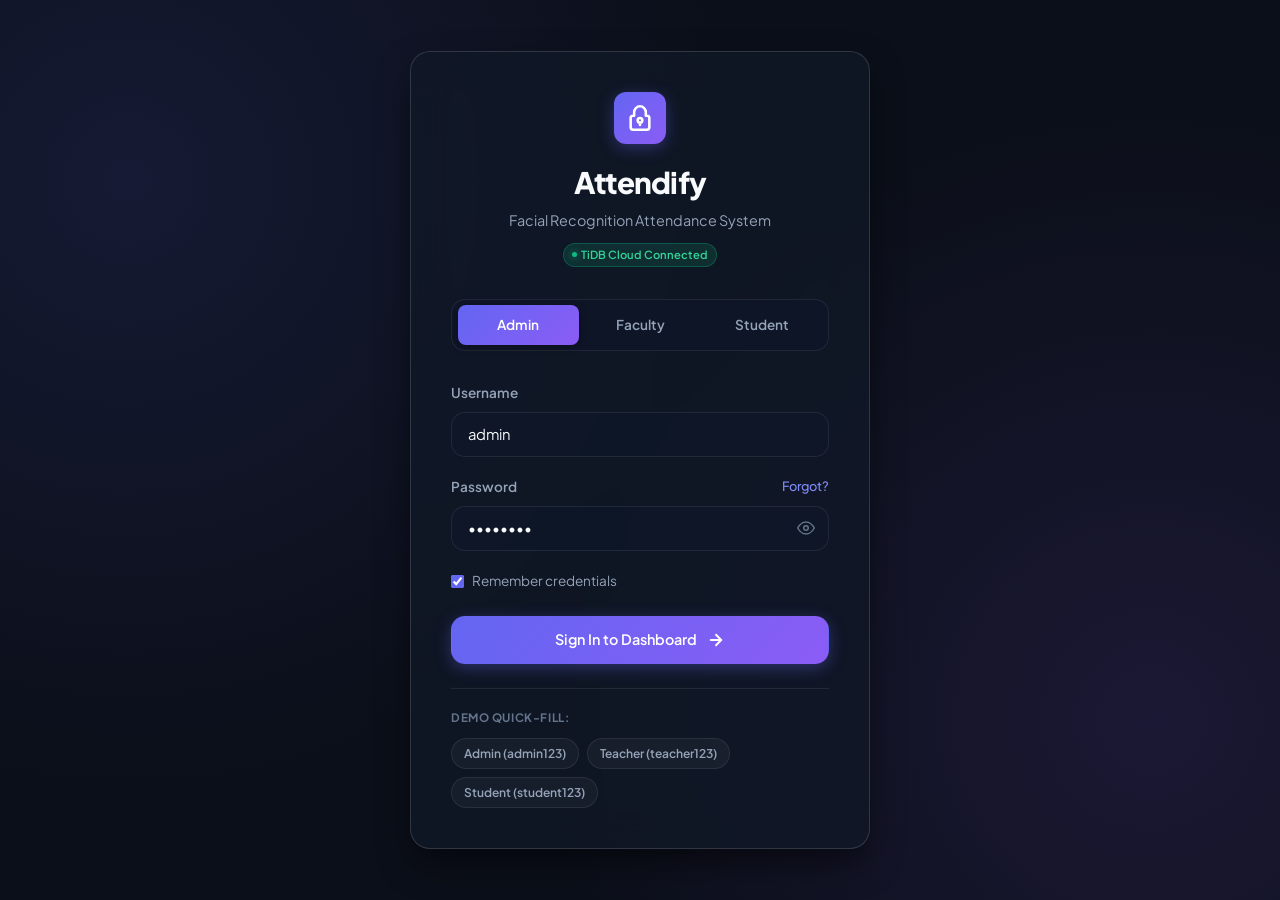
==== frontend/index.html @ 836983d5 "feat: complete modern SaaS redesign, TiDB Cloud migration, and facial biometrics pipeline" ====
<!DOCTYPE html>
<html lang="en">
<head>
    <meta charset="UTF-8">
    <meta name="viewport" content="width=device-width, initial-scale=1.0">
    <title>Attendify - Smart Facial Recognition Attendance System</title>
    <link rel="stylesheet" href="assets/css/main.css">
    <link rel="preconnect" href="https://fonts.googleapis.com">
    <link rel="preconnect" href="https://fonts.gstatic.com" crossorigin>
</head>
<body>
    <div class="auth-wrapper">
        <div class="auth-card">
            <!-- Brand Header -->
            <div style="text-align: center; margin-bottom: 2rem;">
                <div class="brand-logo-icon" style="margin: 0 auto 1rem; width: 52px; height: 52px; font-size: 1.5rem;">
                    <svg width="28" height="28" viewBox="0 0 24 24" fill="none" stroke="currentColor" stroke-width="2.2" stroke-linecap="round" stroke-linejoin="round">
                        <path d="M12 2a5 5 0 0 0-5 5v3H6a2 2 0 0 0-2 2v8a2 2 0 0 0 2 2h12a2 2 0 0 0 2-2v-8a2 2 0 0 0-2-2h-1V7a5 5 0 0 0-5-5z"></path>
                        <circle cx="12" cy="14" r="2"></circle>
                        <path d="M12 16v2"></path>
                    </svg>
                </div>
                <h1 style="font-size: 1.85rem; font-weight: 800; margin-bottom: 0.35rem;">Attendify</h1>
                <p style="font-size: 0.9rem; color: var(--text-secondary);">Facial Recognition Attendance System</p>
                <div style="margin-top: 0.5rem;">
                    <span class="brand-badge">TiDB Cloud Connected</span>
                </div>
            </div>

            <!-- Role Selector Tabs -->
            <div class="role-tabs" id="roleTabs">
                <div class="role-tab active" data-role="admin">Admin</div>
                <div class="role-tab" data-role="teacher">Faculty</div>
                <div class="role-tab" data-role="student">Student</div>
            </div>

            <!-- Login Form -->
            <form id="loginForm">
                <div class="input-group">
                    <label for="username">Username</label>
                    <input type="text" id="username" placeholder="Enter your username" required autocomplete="username" value="admin">
                </div>

                <div class="input-group">
                    <label for="password" style="display: flex; justify-content: space-between;">
                        <span>Password</span>
                        <a href="#" id="forgotPwLink" style="font-size: 0.8rem; font-weight: 500;">Forgot?</a>
                    </label>
                    <div style="position: relative;">
                        <input type="password" id="password" placeholder="Enter your password" required autocomplete="current-password" value="admin123" style="padding-right: 2.75rem;">
                        <button type="button" id="togglePassword" style="position: absolute; right: 0.85rem; top: 50%; transform: translateY(-50%); background: none; border: none; color: var(--text-muted); cursor: pointer; display: flex; align-items: center;">
                            <svg id="eyeIcon" width="18" height="18" viewBox="0 0 24 24" fill="none" stroke="currentColor" stroke-width="2">
                                <path d="M1 12s4-8 11-8 11 8 11 8-4 8-11 8-11-8-11-8z"></path>
                                <circle cx="12" cy="12" r="3"></circle>
                            </svg>
                        </button>
                    </div>
                </div>

                <div style="margin-bottom: 1.5rem; display: flex; align-items: center; justify-content: space-between;">
                    <label style="display: flex; align-items: center; gap: 0.5rem; cursor: pointer; font-size: 0.85rem; color: var(--text-secondary); user-select: none;">
                        <input type="checkbox" id="rememberMe" checked style="width: auto; accent-color: var(--primary);"> Remember credentials
                    </label>
                </div>

                <button type="submit" class="btn btn-primary" id="submitBtn" style="width: 100%; padding: 0.875rem;">
                    <span id="btnText">Sign In to Dashboard</span>
                    <svg width="18" height="18" viewBox="0 0 24 24" fill="none" stroke="currentColor" stroke-width="2.5" stroke-linecap="round" stroke-linejoin="round">
                        <line x1="5" y1="12" x2="19" y2="12"></line>
                        <polyline points="12 5 19 12 12 19"></polyline>
                    </svg>
                </button>
            </form>

            <!-- Quick Demo Credentials Fill -->
            <div class="demo-badge-group">
                <span style="width: 100%; font-size: 0.725rem; font-weight: 700; text-transform: uppercase; letter-spacing: 0.05em; color: var(--text-muted); margin-bottom: 0.25rem;">
                    Demo Quick-Fill:
                </span>
                <span class="demo-chip" onclick="fillDemo('admin', 'admin123', 'admin')">Admin (admin123)</span>
                <span class="demo-chip" onclick="fillDemo('prof_smith', 'teacher123', 'teacher')">Teacher (teacher123)</span>
                <span class="demo-chip" onclick="fillDemo('alex_j', 'student123', 'student')">Student (student123)</span>
            </div>
        </div>
    </div>

    <!-- Forgot Password Modal -->
    <div class="modal" id="forgotModal">
        <div class="modal-content">
            <div class="modal-header">
                <h3>Reset Password</h3>
                <button class="modal-close-btn" onclick="closeForgotModal()">&times;</button>
            </div>
            <p style="font-size: 0.9rem; color: var(--text-secondary); margin-bottom: 1.25rem;">
                Enter your registered username or email to receive password reset instructions.
            </p>
            <div class="input-group">
                <label>Username / Email</label>
                <input type="text" id="resetEmail" placeholder="e.g. admin@attendify.com">
            </div>
            <div style="display: flex; gap: 0.75rem; justify-content: flex-end; margin-top: 1.5rem;">
                <button class="btn btn-secondary" onclick="closeForgotModal()">Cancel</button>
                <button class="btn btn-primary" onclick="sendResetRequest()">Send Reset Link</button>
            </div>
        </div>
    </div>

    <script src="assets/js/config.js"></script>
    <script src="assets/js/api.js"></script>
    <script>
        // Password visibility toggle
        const passwordInput = document.getElementById('password');
        const toggleBtn = document.getElementById('togglePassword');
        toggleBtn.addEventListener('click', () => {
            const isPw = passwordInput.type === 'password';
            passwordInput.type = isPw ? 'text' : 'password';
            toggleBtn.style.color = isPw ? 'var(--primary)' : 'var(--text-muted)';
        });

        // Role Tabs
        const tabs = document.querySelectorAll('.role-tab');
        tabs.forEach(tab => {
            tab.addEventListener('click', () => {
                tabs.forEach(t => t.classList.remove('active'));
                tab.classList.add('active');
                const role = tab.dataset.role;
                if (role === 'admin') fillDemo('admin', 'admin123', 'admin');
                else if (role === 'teacher') fillDemo('prof_smith', 'teacher123', 'teacher');
                else if (role === 'student') fillDemo('alex_j', 'student123', 'student');
            });
        });

        function fillDemo(user, pw, role) {
            document.getElementById('username').value = user;
            document.getElementById('password').value = pw;
            tabs.forEach(t => {
                if (t.dataset.role === role) t.classList.add('active');
                else t.classList.remove('active');
            });
        }

        // Form Submit
        document.getElementById('loginForm').addEventListener('submit', async (e) => {
            e.preventDefault();
            const username = document.getElementById('username').value.trim();
            const password = document.getElementById('password').value;
            const submitBtn = document.getElementById('submitBtn');
            const btnText = document.getElementById('btnText');

            submitBtn.disabled = true;
            btnText.textContent = 'Authenticating...';

            const res = await apiRequest('/login', 'POST', { username, password });

            submitBtn.disabled = false;
            btnText.textContent = 'Sign In to Dashboard';

            if (res.token) {
                localStorage.setItem('token', res.token);
                localStorage.setItem('role', res.role);
                localStorage.setItem('full_name', res.full_name || username);
                localStorage.setItem('user_id', res.user_id);
                localStorage.setItem('username', res.username || username);
                
                showToast(`Welcome back, ${res.full_name || username}!`, 'success');

                setTimeout(() => {
                    if (res.role === 'admin') {
                        window.location.href = 'admin/dashboard.html';
                    } else if (res.role === 'teacher') {
                        window.location.href = 'teacher/dashboard.html';
                    } else {
                        window.location.href = 'student/dashboard.html';
                    }
                }, 700);
            } else {
                showToast(res.message || 'Login failed. Please check your credentials.', 'error');
            }
        });

        // Forgot Password Modal
        document.getElementById('forgotPwLink').onclick = (e) => {
            e.preventDefault();
            document.getElementById('forgotModal').classList.add('active');
        };

        function closeForgotModal() {
            document.getElementById('forgotModal').classList.remove('active');
        }

        function sendResetRequest() {
            const input = document.getElementById('resetEmail').value;
            if (!input) {
                showToast('Please enter your email or username', 'warning');
                return;
            }
            showToast('Password reset link sent to registered email.', 'info');
            closeForgotModal();
        }
    </script>
</body>
</html>
---- frontend/assets/css/main.css ----
/* ==========================================================================
   ATTENDIFY MODERN SAAS DESIGN SYSTEM
   Professional Dark Slate / Glassmorphic UI with Micro-Interactions
   ========================================================================== */

@import url('https://fonts.googleapis.com/css2?family=Plus+Jakarta+Sans:wght@300;400;500;600;700;800&family=JetBrains+Mono:wght@400;500;600&display=swap');

:root {
    /* Brand Colors */
    --primary: #6366f1;
    --primary-light: #818cf8;
    --primary-dark: #4f46e5;
    --primary-gradient: linear-gradient(135deg, #6366f1 0%, #8b5cf6 100%);
    --primary-glow: rgba(99, 102, 241, 0.35);

    /* Backgrounds & Surfaces */
    --bg-main: #0b0f19;
    --bg-surface: #111827;
    --bg-card: rgba(17, 24, 39, 0.75);
    --bg-card-hover: rgba(31, 41, 55, 0.85);
    --bg-glass: rgba(17, 24, 39, 0.65);
    --bg-sidebar: #0a0e17;
    --bg-input: rgba(15, 23, 42, 0.7);

    /* Text Colors */
    --text-primary: #f8fafc;
    --text-secondary: #94a3b8;
    --text-muted: #64748b;
    --text-inverse: #0f172a;

    /* Semantic Status */
    --success: #10b981;
    --success-bg: rgba(16, 185, 129, 0.12);
    --success-border: rgba(16, 185, 129, 0.25);
    
    --danger: #f43f5e;
    --danger-bg: rgba(244, 63, 94, 0.12);
    --danger-border: rgba(244, 63, 94, 0.25);

    --warning: #f59e0b;
    --warning-bg: rgba(245, 158, 11, 0.12);
    --warning-border: rgba(245, 158, 11, 0.25);

    --info: #0ea5e9;
    --info-bg: rgba(14, 165, 233, 0.12);
    --info-border: rgba(14, 165, 233, 0.25);

    /* Borders & Shadows */
    --border-subtle: rgba(255, 255, 255, 0.08);
    --border-medium: rgba(255, 255, 255, 0.14);
    --border-focus: rgba(99, 102, 241, 0.6);
    --shadow-sm: 0 2px 8px rgba(0, 0, 0, 0.3);
    --shadow-md: 0 8px 24px -4px rgba(0, 0, 0, 0.45);
    --shadow-lg: 0 16px 36px -6px rgba(0, 0, 0, 0.6);
    --shadow-glow: 0 0 24px var(--primary-glow);

    /* Sizing & Transitions */
    --radius-sm: 0.5rem;
    --radius-md: 0.875rem;
    --radius-lg: 1.25rem;
    --radius-full: 9999px;
    --transition-fast: 0.15s cubic-bezier(0.4, 0, 0.2, 1);
    --transition-normal: 0.25s cubic-bezier(0.4, 0, 0.2, 1);
    --transition-smooth: 0.4s cubic-bezier(0.16, 1, 0.3, 1);
}

/* ==========================================================================
   RESET & BASE STYLES
   ========================================================================== */

* {
    margin: 0;
    padding: 0;
    box-sizing: border-box;
    font-family: 'Plus Jakarta Sans', -apple-system, BlinkMacSystemFont, 'Segoe UI', Roboto, sans-serif;
    -webkit-font-smoothing: antialiased;
}

body {
    background-color: var(--bg-main);
    color: var(--text-primary);
    min-height: 100vh;
    line-height: 1.5;
    overflow-x: hidden;
}

/* Custom Scrollbar */
::-webkit-scrollbar {
    width: 6px;
    height: 6px;
}
::-webkit-scrollbar-track {
    background: var(--bg-main);
}
::-webkit-scrollbar-thumb {
    background: rgba(255, 255, 255, 0.15);
    border-radius: var(--radius-full);
}
::-webkit-scrollbar-thumb:hover {
    background: rgba(255, 255, 255, 0.25);
}

/* Typography */
h1, h2, h3, h4, h5, h6 {
    font-weight: 700;
    letter-spacing: -0.025em;
    color: var(--text-primary);
}

p {
    color: var(--text-secondary);
}

a {
    color: var(--primary-light);
    text-decoration: none;
    transition: color var(--transition-fast);
}
a:hover {
    color: var(--primary);
}

/* ==========================================================================
   LAYOUT & STRUCTURE
   ========================================================================== */

.dashboard-layout {
    display: grid;
    grid-template-columns: 280px 1fr;
    min-height: 100vh;
    position: relative;
}

/* Sidebar */
.sidebar {
    background: var(--bg-sidebar);
    border-right: 1px solid var(--border-subtle);
    padding: 1.75rem 1.25rem;
    position: sticky;
    top: 0;
    height: 100vh;
    display: flex;
    flex-direction: column;
    z-index: 50;
    transition: transform var(--transition-smooth);
}

.brand-header {
    display: flex;
    align-items: center;
    gap: 0.875rem;
    padding: 0 0.5rem 1.75rem;
    border-bottom: 1px solid var(--border-subtle);
    margin-bottom: 1.5rem;
}

.brand-logo-icon {
    width: 42px;
    height: 42px;
    border-radius: 12px;
    background: var(--primary-gradient);
    display: flex;
    align-items: center;
    justify-content: center;
    box-shadow: 0 4px 16px var(--primary-glow);
    color: white;
    font-weight: 800;
    font-size: 1.25rem;
}

.brand-info h2 {
    font-size: 1.35rem;
    font-weight: 800;
    background: linear-gradient(135deg, #fff 0%, #cbd5e1 100%);
    -webkit-background-clip: text;
    -webkit-text-fill-color: transparent;
    line-height: 1.2;
}

.brand-badge {
    font-size: 0.7rem;
    font-weight: 600;
    padding: 0.15rem 0.5rem;
    background: rgba(16, 185, 129, 0.15);
    color: #34d399;
    border-radius: var(--radius-full);
    border: 1px solid rgba(16, 185, 129, 0.3);
    display: inline-flex;
    align-items: center;
    gap: 0.3rem;
}

.brand-badge::before {
    content: '';
    width: 5px;
    height: 5px;
    background: #10b981;
    border-radius: 50%;
    box-shadow: 0 0 8px #10b981;
}

/* Nav Links */
.nav-group-title {
    font-size: 0.72rem;
    text-transform: uppercase;
    letter-spacing: 0.08em;
    color: var(--text-muted);
    padding: 0.5rem 0.75rem;
    margin-top: 0.5rem;
    font-weight: 700;
}

.nav-link {
    display: flex;
    align-items: center;
    gap: 0.875rem;
    padding: 0.85rem 1rem;
    color: var(--text-secondary);
    font-weight: 500;
    font-size: 0.925rem;
    border-radius: var(--radius-md);
    margin-bottom: 0.35rem;
    transition: all var(--transition-normal);
    position: relative;
    border: 1px solid transparent;
}

.nav-link svg {
    width: 20px;
    height: 20px;
    color: var(--text-muted);
    transition: all var(--transition-normal);
    flex-shrink: 0;
}

.nav-link:hover {
    color: var(--text-primary);
    background: rgba(255, 255, 255, 0.04);
    border-color: var(--border-subtle);
}

.nav-link:hover svg {
    color: var(--primary-light);
}

.nav-link.active {
    background: rgba(99, 102, 241, 0.12);
    color: var(--primary-light);
    border-color: rgba(99, 102, 241, 0.3);
    font-weight: 600;
}

.nav-link.active svg {
    color: var(--primary);
}

.nav-link.active::before {
    content: '';
    position: absolute;
    left: -0.25rem;
    top: 50%;
    transform: translateY(-50%);
    width: 4px;
    height: 20px;
    background: var(--primary);
    border-radius: var(--radius-full);
    box-shadow: 0 0 10px var(--primary);
}

/* Sidebar Footer User Card */
.sidebar-footer {
    margin-top: auto;
    padding-top: 1rem;
    border-top: 1px solid var(--border-subtle);
}

.user-profile-card {
    display: flex;
    align-items: center;
    gap: 0.75rem;
    padding: 0.75rem;
    border-radius: var(--radius-md);
    background: rgba(255, 255, 255, 0.02);
    border: 1px solid var(--border-subtle);
    margin-bottom: 0.75rem;
}

.avatar {
    width: 38px;
    height: 38px;
    border-radius: 50%;
    background: var(--primary-gradient);
    display: flex;
    align-items: center;
    justify-content: center;
    font-weight: 700;
    color: white;
    font-size: 0.95rem;
    box-shadow: var(--shadow-sm);
    flex-shrink: 0;
}

.user-meta {
    flex: 1;
    min-width: 0;
}

.user-name {
    font-size: 0.875rem;
    font-weight: 600;
    color: var(--text-primary);
    white-space: nowrap;
    overflow: hidden;
    text-overflow: ellipsis;
}

.user-role-badge {
    font-size: 0.7rem;
    font-weight: 600;
    text-transform: capitalize;
    color: var(--primary-light);
}

/* Main Content Area */
.main-content {
    padding: 2.25rem 3rem;
    background: radial-gradient(circle at 80% 0%, rgba(99, 102, 241, 0.05), transparent 40%),
                radial-gradient(circle at 10% 90%, rgba(139, 92, 246, 0.04), transparent 35%),
                var(--bg-main);
    min-height: 100vh;
    display: flex;
    flex-direction: column;
}

/* Top Header */
.top-header {
    display: flex;
    justify-content: space-between;
    align-items: center;
    margin-bottom: 2.25rem;
    gap: 1.5rem;
    flex-wrap: wrap;
}

.header-title-wrap h1 {
    font-size: 1.85rem;
    font-weight: 800;
    line-height: 1.2;
    margin-bottom: 0.25rem;
}

.header-title-wrap p {
    font-size: 0.925rem;
    color: var(--text-secondary);
}

.header-actions {
    display: flex;
    align-items: center;
    gap: 0.875rem;
}

.system-status-pill {
    padding: 0.45rem 0.9rem;
    background: rgba(15, 23, 42, 0.7);
    border: 1px solid var(--border-subtle);
    border-radius: var(--radius-full);
    font-size: 0.8rem;
    color: var(--text-secondary);
    display: flex;
    align-items: center;
    gap: 0.5rem;
}

.status-dot {
    width: 8px;
    height: 8px;
    background: var(--success);
    border-radius: 50%;
    box-shadow: 0 0 8px var(--success);
    animation: pulseGlow 2s infinite;
}

@keyframes pulseGlow {
    0% { transform: scale(0.95); opacity: 0.8; }
    50% { transform: scale(1.15); opacity: 1; }
    100% { transform: scale(0.95); opacity: 0.8; }
}

/* ==========================================================================
   CARDS & CONTAINERS
   ========================================================================== */

.glass-card {
    background: var(--bg-card);
    backdrop-filter: blur(16px);
    -webkit-backdrop-filter: blur(16px);
    border: 1px solid var(--border-subtle);
    border-radius: var(--radius-lg);
    box-shadow: var(--shadow-md);
    transition: all var(--transition-normal);
}

.glass-card:hover {
    border-color: var(--border-medium);
}

/* Stats Grid */
.stat-grid {
    display: grid;
    grid-template-columns: repeat(auto-fit, minmax(240px, 1fr));
    gap: 1.5rem;
    margin-bottom: 2rem;
}

.stat-card {
    background: var(--bg-card);
    backdrop-filter: blur(12px);
    border: 1px solid var(--border-subtle);
    border-radius: var(--radius-lg);
    padding: 1.5rem;
    display: flex;
    flex-direction: column;
    justify-content: space-between;
    transition: all var(--transition-normal);
    position: relative;
    overflow: hidden;
}

.stat-card::after {
    content: '';
    position: absolute;
    top: 0;
    left: 0;
    right: 0;
    height: 3px;
    background: var(--primary-gradient);
    opacity: 0;
    transition: opacity var(--transition-normal);
}

.stat-card:hover {
    transform: translateY(-3px);
    border-color: rgba(99, 102, 241, 0.3);
    box-shadow: var(--shadow-md);
}

.stat-card:hover::after {
    opacity: 1;
}

.stat-header {
    display: flex;
    justify-content: space-between;
    align-items: flex-start;
    margin-bottom: 1rem;
}

.stat-title {
    font-size: 0.85rem;
    font-weight: 600;
    color: var(--text-secondary);
    text-transform: uppercase;
    letter-spacing: 0.04em;
}

.stat-icon-wrapper {
    width: 44px;
    height: 44px;
    border-radius: var(--radius-md);
    display: flex;
    align-items: center;
    justify-content: center;
    background: rgba(99, 102, 241, 0.1);
    color: var(--primary-light);
    border: 1px solid rgba(99, 102, 241, 0.2);
}

.stat-value {
    font-size: 2.25rem;
    font-weight: 800;
    letter-spacing: -0.03em;
    line-height: 1.1;
    margin-bottom: 0.5rem;
    color: var(--text-primary);
}

.stat-footer {
    display: flex;
    align-items: center;
    gap: 0.5rem;
    font-size: 0.825rem;
    font-weight: 500;
}

.trend-badge {
    padding: 0.15rem 0.5rem;
    border-radius: var(--radius-full);
    font-size: 0.75rem;
    font-weight: 700;
    display: inline-flex;
    align-items: center;
    gap: 0.25rem;
}
.trend-badge.positive {
    background: var(--success-bg);
    color: var(--success);
    border: 1px solid var(--success-border);
}
.trend-badge.negative {
    background: var(--danger-bg);
    color: var(--danger);
    border: 1px solid var(--danger-border);
}

/* ==========================================================================
   BUTTONS & CONTROLS
   ========================================================================== */

.btn {
    display: inline-flex;
    align-items: center;
    justify-content: center;
    gap: 0.6rem;
    padding: 0.75rem 1.4rem;
    font-size: 0.9rem;
    font-weight: 600;
    border-radius: var(--radius-md);
    border: 1px solid transparent;
    cursor: pointer;
    transition: all var(--transition-normal);
    text-decoration: none;
    user-select: none;
    line-height: 1;
}

.btn svg {
    width: 18px;
    height: 18px;
}

.btn-primary {
    background: var(--primary-gradient);
    color: white;
    box-shadow: 0 4px 16px var(--primary-glow);
}
.btn-primary:hover {
    transform: translateY(-2px);
    box-shadow: 0 6px 20px var(--primary-glow);
    filter: brightness(1.08);
}
.btn-primary:active {
    transform: translateY(0);
}

.btn-secondary {
    background: rgba(255, 255, 255, 0.05);
    color: var(--text-primary);
    border: 1px solid var(--border-medium);
}
.btn-secondary:hover {
    background: rgba(255, 255, 255, 0.09);
    border-color: rgba(255, 255, 255, 0.2);
}

.btn-success {
    background: linear-gradient(135deg, #10b981 0%, #059669 100%);
    color: white;
    box-shadow: 0 4px 14px rgba(16, 185, 129, 0.3);
}
.btn-success:hover {
    transform: translateY(-2px);
    box-shadow: 0 6px 18px rgba(16, 185, 129, 0.4);
}

.btn-danger {
    background: linear-gradient(135deg, #f43f5e 0%, #e11d48 100%);
    color: white;
    box-shadow: 0 4px 14px rgba(244, 63, 94, 0.3);
}
.btn-danger:hover {
    transform: translateY(-2px);
    box-shadow: 0 6px 18px rgba(244, 63, 94, 0.4);
}

.btn-ghost {
    background: transparent;
    color: var(--text-secondary);
}
.btn-ghost:hover {
    background: rgba(255, 255, 255, 0.05);
    color: var(--text-primary);
}

.btn-sm {
    padding: 0.5rem 0.9rem;
    font-size: 0.825rem;
    border-radius: var(--radius-sm);
}

.btn:disabled {
    opacity: 0.5;
    cursor: not-allowed;
    transform: none !important;
    box-shadow: none !important;
}

/* ==========================================================================
   FORMS & INPUTS
   ========================================================================== */

.input-group {
    margin-bottom: 1.25rem;
}

.input-group label {
    display: block;
    margin-bottom: 0.5rem;
    font-size: 0.85rem;
    font-weight: 600;
    color: var(--text-secondary);
}

.input-group input, 
.input-group select, 
.input-group textarea {
    width: 100%;
    padding: 0.8rem 1rem;
    background: var(--bg-input);
    border: 1px solid var(--border-subtle);
    border-radius: var(--radius-md);
    color: var(--text-primary);
    font-size: 0.925rem;
    outline: none;
    transition: all var(--transition-normal);
}

.input-group input::placeholder, 
.input-group textarea::placeholder {
    color: var(--text-muted);
}

.input-group input:focus, 
.input-group select:focus, 
.input-group textarea:focus {
    border-color: var(--primary);
    box-shadow: 0 0 0 3px rgba(99, 102, 241, 0.2);
    background: rgba(15, 23, 42, 0.9);
}

.input-group select option {
    background: #111827;
    color: white;
}

/* ==========================================================================
   TABLES & DATA LISTS
   ========================================================================== */

.table-container {
    background: var(--bg-card);
    border: 1px solid var(--border-subtle);
    border-radius: var(--radius-lg);
    overflow: hidden;
    box-shadow: var(--shadow-md);
    backdrop-filter: blur(12px);
}

table {
    width: 100%;
    border-collapse: collapse;
    text-align: left;
}

thead th {
    background: rgba(255, 255, 255, 0.03);
    padding: 1rem 1.25rem;
    font-size: 0.775rem;
    font-weight: 700;
    text-transform: uppercase;
    letter-spacing: 0.06em;
    color: var(--text-muted);
    border-bottom: 1px solid var(--border-subtle);
}

tbody tr {
    border-bottom: 1px solid var(--border-subtle);
    transition: background var(--transition-fast);
}

tbody tr:last-child {
    border-bottom: none;
}

tbody tr:hover {
    background: rgba(255, 255, 255, 0.025);
}

tbody td {
    padding: 1rem 1.25rem;
    font-size: 0.9rem;
    color: var(--text-primary);
    vertical-align: middle;
}

/* Status Pills */
.status-pill {
    display: inline-flex;
    align-items: center;
    gap: 0.4rem;
    padding: 0.3rem 0.75rem;
    border-radius: var(--radius-full);
    font-size: 0.775rem;
    font-weight: 600;
    line-height: 1;
}

.status-pill.present, 
.status-pill.registered, 
.status-pill.success {
    background: var(--success-bg);
    color: var(--success);
    border: 1px solid var(--success-border);
}

.status-pill.absent, 
.status-pill.missing, 
.status-pill.danger {
    background: var(--danger-bg);
    color: var(--danger);
    border: 1px solid var(--danger-border);
}

.status-pill.warning {
    background: var(--warning-bg);
    color: var(--warning);
    border: 1px solid var(--warning-border);
}

/* ==========================================================================
   FACIAL RECOGNITION & CAMERA HUD
   ========================================================================== */

.camera-viewport-card {
    position: relative;
    width: 100%;
    aspect-ratio: 16/9;
    background: #000;
    border-radius: var(--radius-lg);
    overflow: hidden;
    border: 2px solid rgba(99, 102, 241, 0.4);
    box-shadow: 0 0 30px rgba(99, 102, 241, 0.2);
}

.camera-video {
    width: 100%;
    height: 100%;
    object-fit: cover;
    transform: scaleX(-1);
    -webkit-transform: scaleX(-1);
}


/* HUD Overlay Elements */
.hud-overlay {
    position: absolute;
    inset: 0;
    pointer-events: none;
    display: flex;
    flex-direction: column;
    justify-content: space-between;
    padding: 1.5rem;
}

.hud-top {
    display: flex;
    justify-content: space-between;
    align-items: center;
}

.hud-badge {
    padding: 0.4rem 0.9rem;
    background: rgba(0, 0, 0, 0.75);
    backdrop-filter: blur(8px);
    border: 1px solid rgba(255, 255, 255, 0.15);
    border-radius: var(--radius-full);
    font-size: 0.8rem;
    font-weight: 600;
    color: white;
    display: flex;
    align-items: center;
    gap: 0.5rem;
}

/* Target Face Reticle */
.face-target-frame {
    position: absolute;
    top: 50%;
    left: 50%;
    transform: translate(-50%, -50%);
    width: 240px;
    height: 280px;
    border-radius: 120px;
    border: 2px dashed rgba(99, 102, 241, 0.5);
    pointer-events: none;
    box-shadow: 0 0 20px rgba(99, 102, 241, 0.2);
}

.face-target-frame::before {
    content: 'ALIGN FACE';
    position: absolute;
    bottom: -28px;
    left: 50%;
    transform: translateX(-50%);
    font-size: 0.7rem;
    font-weight: 700;
    letter-spacing: 0.1em;
    color: var(--primary-light);
    background: rgba(0, 0, 0, 0.7);
    padding: 0.2rem 0.6rem;
    border-radius: var(--radius-full);
}

/* Animated Scanner Beam */
.scanner-beam {
    position: absolute;
    top: 0;
    left: 0;
    width: 100%;
    height: 3px;
    background: linear-gradient(90deg, transparent, var(--primary-light), #a855f7, transparent);
    box-shadow: 0 0 18px 4px var(--primary);
    display: none;
    animation: scanAnimation 2.2s ease-in-out infinite alternate;
}

@keyframes scanAnimation {
    0% { top: 5%; opacity: 0.4; }
    100% { top: 95%; opacity: 1; }
}

/* ==========================================================================
   MODALS & DIALOGS
   ========================================================================== */

.modal {
    position: fixed;
    inset: 0;
    background: rgba(0, 0, 0, 0.8);
    backdrop-filter: blur(8px);
    display: none;
    place-items: center;
    z-index: 1000;
    padding: 1.5rem;
    opacity: 0;
    transition: opacity var(--transition-normal);
}

.modal.active {
    display: grid;
    opacity: 1;
}

.modal-content {
    background: var(--bg-surface);
    border: 1px solid var(--border-medium);
    border-radius: var(--radius-lg);
    box-shadow: var(--shadow-lg);
    width: 100%;
    max-width: 540px;
    padding: 2.25rem;
    position: relative;
    transform: scale(0.95);
    transition: transform var(--transition-smooth);
}

.modal.active .modal-content {
    transform: scale(1);
}

.modal-header {
    display: flex;
    justify-content: space-between;
    align-items: center;
    margin-bottom: 1.5rem;
}

.modal-close-btn {
    background: transparent;
    border: none;
    color: var(--text-muted);
    font-size: 1.5rem;
    cursor: pointer;
    line-height: 1;
    padding: 0.25rem;
    transition: color var(--transition-fast);
}
.modal-close-btn:hover {
    color: var(--text-primary);
}

/* ==========================================================================
   TOAST NOTIFICATIONS
   ========================================================================== */

.toast-container {
    position: fixed;
    top: 24px;
    right: 24px;
    display: flex;
    flex-direction: column;
    gap: 0.75rem;
    z-index: 9999;
}

.toast {
    background: #1e293b;
    border: 1px solid var(--border-medium);
    border-radius: var(--radius-md);
    padding: 1rem 1.25rem;
    color: white;
    box-shadow: var(--shadow-lg);
    display: flex;
    align-items: center;
    gap: 0.875rem;
    min-width: 300px;
    max-width: 420px;
    transform: translateX(120%);
    opacity: 0;
    transition: all var(--transition-smooth);
}

.toast.show {
    transform: translateX(0);
    opacity: 1;
}

.toast.toast-success { border-left: 4px solid var(--success); }
.toast.toast-error { border-left: 4px solid var(--danger); }
.toast.toast-warning { border-left: 4px solid var(--warning); }
.toast.toast-info { border-left: 4px solid var(--info); }

/* ==========================================================================
   AUTH / LOGIN PAGE
   ========================================================================== */

.auth-wrapper {
    min-height: 100vh;
    display: flex;
    align-items: center;
    justify-content: center;
    padding: 2rem;
    background: radial-gradient(circle at 10% 20%, rgba(99, 102, 241, 0.12), transparent 45%),
                radial-gradient(circle at 90% 80%, rgba(139, 92, 246, 0.12), transparent 45%),
                var(--bg-main);
}

.auth-card {
    width: 100%;
    max-width: 460px;
    background: var(--bg-card);
    backdrop-filter: blur(20px);
    border: 1px solid var(--border-medium);
    border-radius: var(--radius-lg);
    box-shadow: var(--shadow-lg);
    padding: 2.5rem;
    animation: slideUp 0.6s ease-out;
}

@keyframes slideUp {
    from { opacity: 0; transform: translateY(20px); }
    to { opacity: 1; transform: translateY(0); }
}

.role-tabs {
    display: flex;
    background: rgba(15, 23, 42, 0.6);
    padding: 0.35rem;
    border-radius: var(--radius-md);
    margin-bottom: 2rem;
    border: 1px solid var(--border-subtle);
}

.role-tab {
    flex: 1;
    text-align: center;
    padding: 0.6rem;
    font-size: 0.85rem;
    font-weight: 600;
    color: var(--text-secondary);
    border-radius: var(--radius-sm);
    cursor: pointer;
    transition: all var(--transition-normal);
}

.role-tab.active {
    background: var(--primary-gradient);
    color: white;
    box-shadow: var(--shadow-sm);
}

/* Quick Demo Badges */
.demo-badge-group {
    display: flex;
    gap: 0.5rem;
    flex-wrap: wrap;
    margin-top: 1.5rem;
    padding-top: 1.25rem;
    border-top: 1px solid var(--border-subtle);
}

.demo-chip {
    font-size: 0.75rem;
    font-weight: 600;
    padding: 0.35rem 0.75rem;
    background: rgba(255, 255, 255, 0.04);
    border: 1px solid var(--border-subtle);
    border-radius: var(--radius-full);
    color: var(--text-secondary);
    cursor: pointer;
    transition: all var(--transition-fast);
}

.demo-chip:hover {
    background: rgba(99, 102, 241, 0.15);
    color: var(--primary-light);
    border-color: rgba(99, 102, 241, 0.3);
}

/* ==========================================================================
   RESPONSIVE DESIGN (MOBILE & TABLET)
   ========================================================================== */

.mobile-toggle-btn {
    display: none;
    background: rgba(255, 255, 255, 0.05);
    border: 1px solid var(--border-subtle);
    color: white;
    padding: 0.6rem;
    border-radius: var(--radius-md);
    cursor: pointer;
}

@media (max-width: 1024px) {
    .dashboard-layout {
        grid-template-columns: 240px 1fr;
    }
    .main-content {
        padding: 1.75rem 2rem;
    }
}

@media (max-width: 820px) {
    .dashboard-layout {
        grid-template-columns: 1fr;
    }

    .sidebar {
        position: fixed;
        left: 0;
        top: 0;
        bottom: 0;
        width: 280px;
        transform: translateX(-100%);
        box-shadow: var(--shadow-lg);
    }

    .sidebar.open {
        transform: translateX(0);
    }

    .mobile-toggle-btn {
        display: inline-flex;
    }

    .main-content {
        padding: 1.5rem 1.25rem;
    }

    .stat-grid {
        grid-template-columns: 1fr;
    }
}
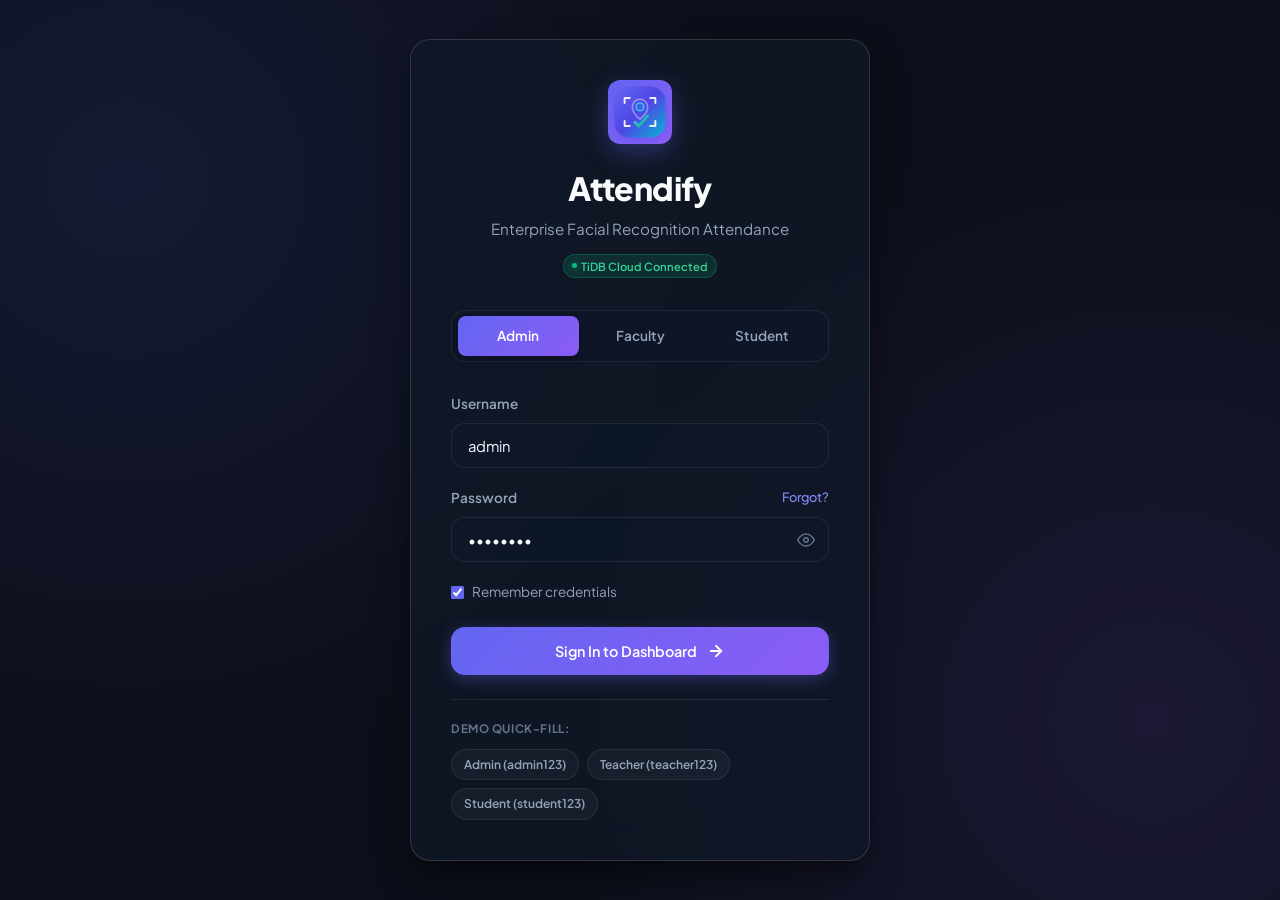
==== commit 7a4ddd9d: "feat(branding, attendance, perf): add industry-grade Attendify logo & favicons, program-based attend" ====
--- a/frontend/index.html
+++ b/frontend/index.html
@@ -3,7 +3,10 @@
 <head>
     <meta charset="UTF-8">
     <meta name="viewport" content="width=device-width, initial-scale=1.0">
-    <title>Attendify - Smart Facial Recognition Attendance System</title>
+    <title>Attendify - Enterprise Biometric Attendance Management</title>
+    <link rel="icon" type="image/svg+xml" href="assets/img/logo.svg">
+    <link rel="alternate icon" type="image/png" href="assets/img/favicon.png">
+    <link rel="shortcut icon" href="favicon.ico">
     <link rel="stylesheet" href="assets/css/main.css">
     <link rel="preconnect" href="https://fonts.googleapis.com">
     <link rel="preconnect" href="https://fonts.gstatic.com" crossorigin>
@@ -13,19 +16,16 @@
         <div class="auth-card">
             <!-- Brand Header -->
             <div style="text-align: center; margin-bottom: 2rem;">
-                <div class="brand-logo-icon" style="margin: 0 auto 1rem; width: 52px; height: 52px; font-size: 1.5rem;">
-                    <svg width="28" height="28" viewBox="0 0 24 24" fill="none" stroke="currentColor" stroke-width="2.2" stroke-linecap="round" stroke-linejoin="round">
-                        <path d="M12 2a5 5 0 0 0-5 5v3H6a2 2 0 0 0-2 2v8a2 2 0 0 0 2 2h12a2 2 0 0 0 2-2v-8a2 2 0 0 0-2-2h-1V7a5 5 0 0 0-5-5z"></path>
-                        <circle cx="12" cy="14" r="2"></circle>
-                        <path d="M12 16v2"></path>
-                    </svg>
-                </div>
-                <h1 style="font-size: 1.85rem; font-weight: 800; margin-bottom: 0.35rem;">Attendify</h1>
-                <p style="font-size: 0.9rem; color: var(--text-secondary);">Facial Recognition Attendance System</p>
-                <div style="margin-top: 0.5rem;">
+                <div class="brand-logo-icon" style="margin: 0 auto 1.25rem; width: 64px; height: 64px; box-shadow: 0 8px 24px var(--primary-glow);">
+                    <img src="assets/img/logo.svg" alt="Attendify Logo" width="64" height="64" style="width: 100%; height: 100%; border-radius: 18px;">
+                </div>
+                <h1 style="font-size: 2rem; font-weight: 800; margin-bottom: 0.35rem; letter-spacing: -0.02em;">Attendify</h1>
+                <p style="font-size: 0.95rem; color: var(--text-secondary);">Enterprise Facial Recognition Attendance</p>
+                <div style="margin-top: 0.6rem;">
                     <span class="brand-badge">TiDB Cloud Connected</span>
                 </div>
             </div>
+
 
             <!-- Role Selector Tabs -->
             <div class="role-tabs" id="roleTabs">
@@ -197,7 +197,13 @@
             showToast('Password reset link sent to registered email.', 'info');
             closeForgotModal();
         }
+
+        // Silent non-blocking backend pre-warming for instant login
+        if (window.fetch && typeof API_BASE_URL !== 'undefined') {
+            fetch(`${API_BASE_URL}/health`).catch(() => {});
+        }
     </script>
 </body>
 </html>
 
+
